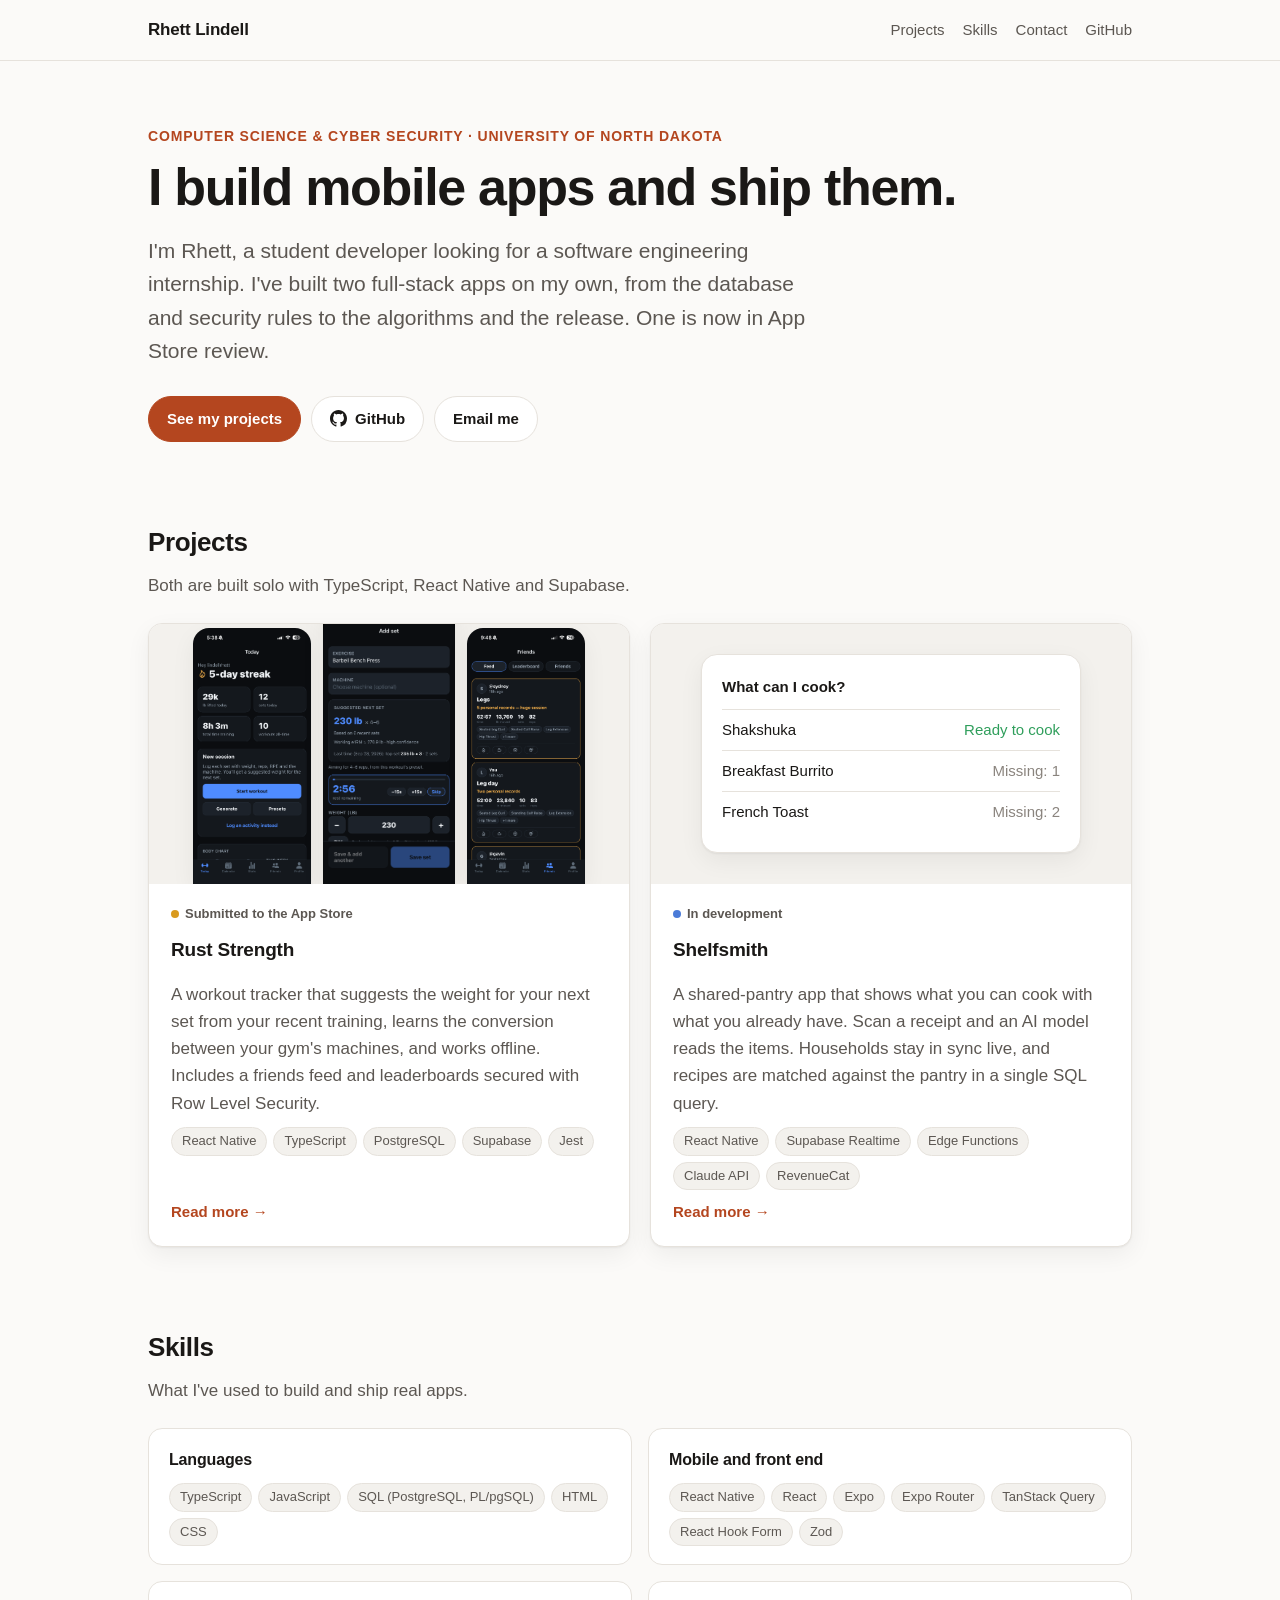
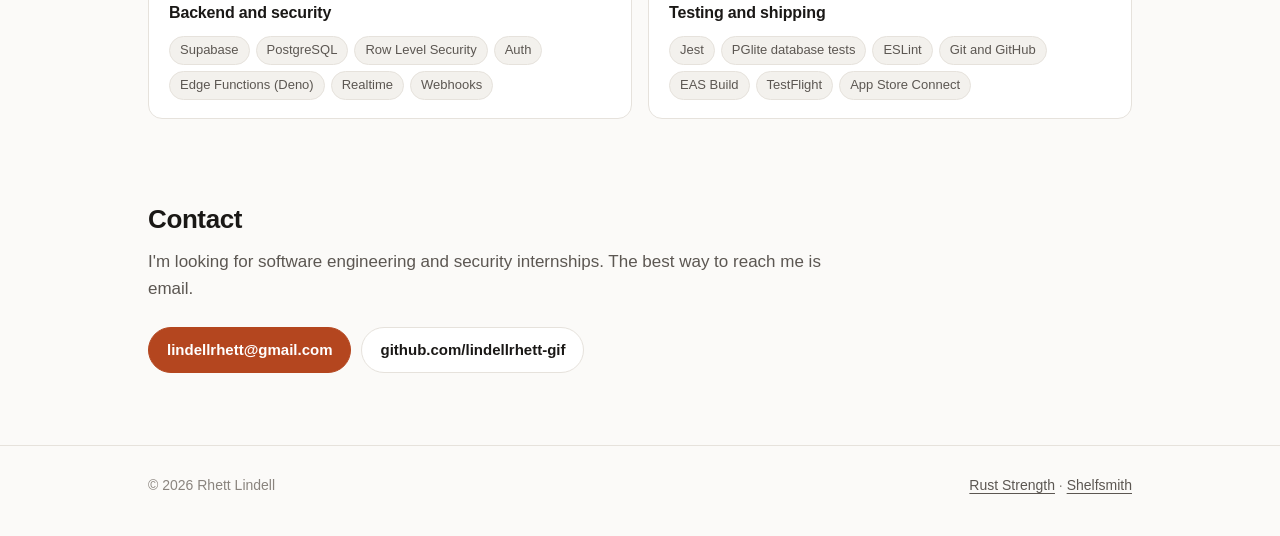
==== index.html @ a1ffff2c "Initial commit" ====
<!doctype html>
<html lang="en">
<head>
  <meta charset="utf-8" />
  <meta name="viewport" content="width=device-width, initial-scale=1" />
  <title>Rhett Lindell</title>
  <meta name="description" content="Rhett Lindell, Computer Science and Cyber Security student at the University of North Dakota. I build and ship full-stack mobile apps." />
  <meta property="og:title" content="Rhett Lindell" />
  <meta property="og:description" content="Computer Science and Cyber Security student. I build and ship full-stack mobile apps." />
  <meta property="og:image" content="https://lindellrhett-gif.github.io/images/rust-strength/suggestion.png" />
  <link rel="icon" href="images/rust-strength/icon.png" />
  <link rel="stylesheet" href="style.css" />
</head>
<body>
  <header class="site-header">
    <div class="wrap">
      <a class="brand" href="./">Rhett Lindell</a>
      <nav class="nav" aria-label="Main">
        <a href="#projects">Projects</a>
        <a href="#skills">Skills</a>
        <a href="#contact">Contact</a>
        <a href="https://github.com/lindellrhett-gif">GitHub</a>
      </nav>
    </div>
  </header>

  <main>
    <div class="wrap">
      <section class="hero">
        <p class="eyebrow">Computer Science &amp; Cyber Security · University of North Dakota</p>
        <h1>I build mobile apps and ship them.</h1>
        <p class="lede">
          I'm Rhett, a student developer looking for a software engineering internship.
          I've built two full-stack apps on my own, from the database and security rules
          to the algorithms and the release. One is now in App Store review.
        </p>
        <div class="actions">
          <a class="btn primary" href="#projects">See my projects</a>
          <a class="btn" href="https://github.com/lindellrhett-gif">
            <svg viewBox="0 0 16 16" fill="currentColor" aria-hidden="true"><path d="M8 0C3.58 0 0 3.58 0 8c0 3.54 2.29 6.53 5.47 7.59.4.07.55-.17.55-.38 0-.19-.01-.82-.01-1.49-2.01.37-2.53-.49-2.69-.94-.09-.23-.48-.94-.82-1.13-.28-.15-.68-.52-.01-.53.63-.01 1.08.58 1.23.82.72 1.21 1.87.87 2.33.66.07-.52.28-.87.51-1.07-1.78-.2-3.64-.89-3.64-3.95 0-.87.31-1.59.82-2.15-.08-.2-.36-1.02.08-2.12 0 0 .67-.21 2.2.82.64-.18 1.32-.27 2-.27.68 0 1.36.09 2 .27 1.53-1.04 2.2-.82 2.2-.82.44 1.1.16 1.92.08 2.12.51.56.82 1.27.82 2.15 0 3.07-1.87 3.75-3.65 3.95.29.25.54.73.54 1.48 0 1.07-.01 1.93-.01 2.2 0 .21.15.46.55.38A8.013 8.013 0 0016 8c0-4.42-3.58-8-8-8z"/></svg>
            GitHub
          </a>
          <a class="btn" href="mailto:lindellrhett@gmail.com">Email me</a>
        </div>
      </section>

      <section id="projects">
        <h2>Projects</h2>
        <p class="section-intro">Both are built solo with TypeScript, React Native and Supabase.</p>

        <div class="projects">
          <a class="project" href="rust-strength.html">
            <div class="project-media">
              <img src="images/rust-strength/today.png" alt="" loading="lazy" />
              <img src="images/rust-strength/suggestion.png" alt="" loading="lazy" />
              <img src="images/rust-strength/friends.png" alt="" loading="lazy" />
            </div>
            <div class="project-body">
              <span class="status review">Submitted to the App Store</span>
              <h3>Rust Strength</h3>
              <p>
                A workout tracker that suggests the weight for your next set from your recent
                training, learns the conversion between your gym's machines, and works offline.
                Includes a friends feed and leaderboards secured with Row Level Security.
              </p>
              <ul class="tags">
                <li>React Native</li><li>TypeScript</li><li>PostgreSQL</li><li>Supabase</li><li>Jest</li>
              </ul>
              <span class="more">Read more →</span>
            </div>
          </a>

          <a class="project" href="shelfsmith.html">
            <div class="project-media text-only">
              <div class="tile" aria-hidden="true">
                <div class="tile-title">What can I cook?</div>
                <div class="row ok"><span>Shakshuka</span><span>Ready to cook</span></div>
                <div class="row"><span>Breakfast Burrito</span><span>Missing: 1</span></div>
                <div class="row"><span>French Toast</span><span>Missing: 2</span></div>
              </div>
            </div>
            <div class="project-body">
              <span class="status dev">In development</span>
              <h3>Shelfsmith</h3>
              <p>
                A shared-pantry app that shows what you can cook with what you already have.
                Scan a receipt and an AI model reads the items. Households stay in sync live,
                and recipes are matched against the pantry in a single SQL query.
              </p>
              <ul class="tags">
                <li>React Native</li><li>Supabase Realtime</li><li>Edge Functions</li><li>Claude API</li><li>RevenueCat</li>
              </ul>
              <span class="more">Read more →</span>
            </div>
          </a>
        </div>
      </section>

      <section id="skills">
        <h2>Skills</h2>
        <p class="section-intro">What I've used to build and ship real apps.</p>
        <div class="skills">
          <div class="skill">
            <h3>Languages</h3>
            <ul class="tags"><li>TypeScript</li><li>JavaScript</li><li>SQL (PostgreSQL, PL/pgSQL)</li><li>HTML</li><li>CSS</li></ul>
          </div>
          <div class="skill">
            <h3>Mobile and front end</h3>
            <ul class="tags"><li>React Native</li><li>React</li><li>Expo</li><li>Expo Router</li><li>TanStack Query</li><li>React Hook Form</li><li>Zod</li></ul>
          </div>
          <div class="skill">
            <h3>Backend and security</h3>
            <ul class="tags"><li>Supabase</li><li>PostgreSQL</li><li>Row Level Security</li><li>Auth</li><li>Edge Functions (Deno)</li><li>Realtime</li><li>Webhooks</li></ul>
          </div>
          <div class="skill">
            <h3>Testing and shipping</h3>
            <ul class="tags"><li>Jest</li><li>PGlite database tests</li><li>ESLint</li><li>Git and GitHub</li><li>EAS Build</li><li>TestFlight</li><li>App Store Connect</li></ul>
          </div>
        </div>
      </section>

      <section id="contact">
        <h2>Contact</h2>
        <p class="section-intro">
          I'm looking for software engineering and security internships.
          The best way to reach me is email.
        </p>
        <div class="actions">
          <a class="btn primary" href="mailto:lindellrhett@gmail.com">lindellrhett@gmail.com</a>
          <a class="btn" href="https://github.com/lindellrhett-gif">github.com/lindellrhett-gif</a>
        </div>
      </section>
    </div>
  </main>

  <footer class="site-footer">
    <div class="wrap">
      <span>© 2026 Rhett Lindell</span>
      <span><a href="rust-strength.html">Rust Strength</a> · <a href="shelfsmith.html">Shelfsmith</a></span>
    </div>
  </footer>
</body>
</html>
---- style.css ----
:root {
  --bg: #fbfaf8;
  --surface: #ffffff;
  --surface-2: #f3f1ed;
  --text: #1a1816;
  --muted: #5c5752;
  --faint: #8a847e;
  --border: #e6e2dc;
  --accent: #b4461f;
  --accent-soft: #fbeee8;
  --shadow: 0 1px 2px rgba(20, 16, 12, 0.05), 0 8px 24px rgba(20, 16, 12, 0.06);
  --radius: 14px;
  --max: 1040px;
  color-scheme: light;
}

@media (prefers-color-scheme: dark) {
  :root:not([data-theme="light"]) {
    --bg: #111214;
    --surface: #18191c;
    --surface-2: #202226;
    --text: #eceae6;
    --muted: #a8a39d;
    --faint: #7d7872;
    --border: #2b2d31;
    --accent: #f08a5d;
    --accent-soft: #2a1d17;
    --shadow: 0 1px 2px rgba(0, 0, 0, 0.3), 0 8px 24px rgba(0, 0, 0, 0.25);
    color-scheme: dark;
  }
}

* { box-sizing: border-box; }
html { -webkit-text-size-adjust: 100%; scroll-behavior: smooth; }

body {
  margin: 0;
  background: var(--bg);
  color: var(--text);
  font: 17px/1.6 -apple-system, BlinkMacSystemFont, "Segoe UI", Roboto, "Helvetica Neue", Arial, sans-serif;
}

img { max-width: 100%; display: block; }
a { color: var(--accent); text-decoration-thickness: 1px; text-underline-offset: 3px; }
a:hover { text-decoration-thickness: 2px; }

.wrap { max-width: var(--max); margin: 0 auto; padding-inline: 16px; }
@media (min-width: 640px) { .wrap { padding-inline: 28px; } }

/* Header */
.site-header { border-bottom: 1px solid var(--border); background: var(--bg); position: sticky; top: 0; z-index: 10; }
.site-header .wrap { display: flex; align-items: center; justify-content: space-between; gap: 16px; min-height: 60px; }
.brand { font-weight: 700; color: var(--text); text-decoration: none; letter-spacing: -0.01em; white-space: nowrap; }
.nav { display: flex; gap: 4px 18px; flex-wrap: wrap; justify-content: flex-end; font-size: 15px; }
.nav a { color: var(--muted); text-decoration: none; }
.nav a:hover, .nav a[aria-current="page"] { color: var(--text); }
@media (max-width: 420px) { .nav { gap: 4px 12px; font-size: 14px; } .nav a:last-child { display: none; } }

/* Hero */
.hero { padding: 64px 0 40px; }
.eyebrow { color: var(--accent); font-weight: 600; font-size: 14px; letter-spacing: 0.06em; text-transform: uppercase; margin: 0 0 12px; }
h1 { font-size: clamp(34px, 6vw, 52px); line-height: 1.08; letter-spacing: -0.025em; margin: 0 0 18px; }
.lede { font-size: clamp(18px, 2.4vw, 21px); color: var(--muted); max-width: 680px; margin: 0 0 28px; }
.actions { display: flex; flex-wrap: wrap; gap: 10px; }

.btn {
  display: inline-flex; align-items: center; gap: 8px;
  padding: 10px 18px; border-radius: 999px; font-weight: 600; font-size: 15px;
  text-decoration: none; border: 1px solid var(--border); color: var(--text); background: var(--surface);
}
.btn:hover { border-color: var(--faint); }
.btn.primary { background: var(--accent); border-color: var(--accent); color: #fff; }
@media (prefers-color-scheme: dark) { :root:not([data-theme="light"]) .btn.primary { color: #1a0f0a; } }
.btn svg { width: 17px; height: 17px; }

/* Sections */
section { padding: 40px 0; }
h2 { font-size: 26px; letter-spacing: -0.015em; margin: 0 0 8px; }
h3 { font-size: 19px; margin: 0 0 6px; letter-spacing: -0.01em; }
.section-intro { color: var(--muted); margin: 0 0 24px; max-width: 680px; }

/* Project cards */
.projects { display: grid; gap: 20px; }
@media (min-width: 820px) { .projects { grid-template-columns: 1fr 1fr; } }

.project {
  display: flex; flex-direction: column;
  background: var(--surface); border: 1px solid var(--border); border-radius: var(--radius);
  box-shadow: var(--shadow); overflow: hidden; color: inherit; text-decoration: none;
  transition: transform 0.15s ease, border-color 0.15s ease;
}
.project:hover { transform: translateY(-2px); border-color: var(--faint); }
.project-media {
  background: var(--surface-2); height: 260px; display: flex; justify-content: center; align-items: flex-end;
  gap: 12px; padding: 24px 24px 0; overflow: hidden;
}
.project-media img { width: 118px; border-radius: 16px 16px 0 0; box-shadow: var(--shadow); }
.project-media img:nth-child(2) { width: 132px; }
.project-media.text-only { align-items: center; padding: 24px; }
.project-body { padding: 20px 22px 22px; display: flex; flex-direction: column; gap: 10px; flex: 1; }
.project-body p { margin: 0; color: var(--muted); }
.project .more { margin-top: auto; color: var(--accent); font-weight: 600; font-size: 15px; }

.status { display: inline-flex; align-items: center; gap: 6px; font-size: 13px; font-weight: 600; color: var(--muted); }
.status::before { content: ""; width: 8px; height: 8px; border-radius: 50%; background: var(--faint); }
.status.live::before { background: #2f9e5b; }
.status.review::before { background: #d99a1e; }
.status.dev::before { background: #4b7bd8; }

.tags { display: flex; flex-wrap: wrap; gap: 6px; padding: 0; margin: 0; list-style: none; }
.tags li { font-size: 13px; padding: 3px 10px; border-radius: 999px; background: var(--surface-2); color: var(--muted); border: 1px solid var(--border); }

/* Mock "app tile" used where there are no screenshots yet */
.tile {
  width: 100%; max-width: 380px; border-radius: 16px; padding: 20px; background: var(--surface);
  border: 1px solid var(--border); box-shadow: var(--shadow); font-size: 15px;
}
.tile .tile-title { font-weight: 700; margin-bottom: 10px; }
.tile .row { display: flex; justify-content: space-between; gap: 12px; padding: 8px 0; border-top: 1px solid var(--border); }
.tile .row span:last-child { color: var(--faint); white-space: nowrap; }
.tile .row.ok span:last-child { color: #2f9e5b; }

/* Skills */
.skills { display: grid; gap: 16px; }
@media (min-width: 720px) { .skills { grid-template-columns: repeat(2, 1fr); } }
.skill { background: var(--surface); border: 1px solid var(--border); border-radius: var(--radius); padding: 18px 20px; }
.skill h3 { font-size: 16px; margin-bottom: 10px; }

/* Project page */
.back { display: inline-block; margin-top: 28px; font-size: 15px; color: var(--muted); text-decoration: none; }
.back:hover { color: var(--text); }
.project-hero { padding: 24px 0 32px; }
.title-row { display: flex; align-items: center; gap: 16px; margin-bottom: 14px; }
.title-row img { width: 64px; height: 64px; border-radius: 15px; box-shadow: var(--shadow); }
.title-row h1 { margin: 0; }
.facts { display: flex; flex-wrap: wrap; gap: 8px 24px; margin: 0 0 24px; padding: 0; list-style: none; color: var(--muted); font-size: 15px; }
.facts strong { color: var(--text); font-weight: 600; }

.gallery { display: flex; gap: 16px; overflow-x: auto; padding: 4px 2px 18px; scroll-snap-type: x mandatory; }
.gallery figure { margin: 0; flex: 0 0 200px; scroll-snap-align: start; }
.gallery img { border-radius: 22px; border: 1px solid var(--border); box-shadow: var(--shadow); }
.gallery figcaption { font-size: 14px; color: var(--muted); margin-top: 10px; line-height: 1.45; }
@media (min-width: 1000px) { .gallery { overflow: visible; } .gallery figure { flex: 1 1 0; } }

.grid-2 { display: grid; gap: 16px; }
@media (min-width: 760px) { .grid-2 { grid-template-columns: 1fr 1fr; } }
.card { background: var(--surface); border: 1px solid var(--border); border-radius: var(--radius); padding: 20px 22px; }
.card p { margin: 0; color: var(--muted); }
.card p + p { margin-top: 10px; }

.prose { max-width: 720px; }
.prose ul, .card ul { padding-left: 20px; margin: 10px 0 0; color: var(--muted); }
.prose li + li, .card li + li { margin-top: 6px; }
.prose p { color: var(--muted); }

.steps { counter-reset: step; list-style: none; padding: 0; margin: 12px 0 0; display: grid; gap: 12px; }
.steps li { counter-increment: step; position: relative; padding-left: 40px; color: var(--muted); }
.steps li::before {
  content: counter(step); position: absolute; left: 0; top: 0; width: 26px; height: 26px; border-radius: 50%;
  background: var(--accent-soft); color: var(--accent); font-weight: 700; font-size: 14px;
  display: flex; align-items: center; justify-content: center;
}
.steps strong { color: var(--text); }

table.stack { width: 100%; border-collapse: collapse; font-size: 15px; }
table.stack th, table.stack td { text-align: left; padding: 10px 12px 10px 0; border-bottom: 1px solid var(--border); vertical-align: top; }
table.stack th { width: 34%; font-weight: 600; }
table.stack td { color: var(--muted); }

code { font: 0.9em ui-monospace, SFMono-Regular, Menlo, Consolas, monospace; background: var(--surface-2); padding: 1px 5px; border-radius: 5px; }

/* Footer */
.site-footer { border-top: 1px solid var(--border); margin-top: 32px; padding: 28px 0 40px; color: var(--faint); font-size: 14px; }
.site-footer .wrap { display: flex; flex-wrap: wrap; justify-content: space-between; gap: 12px; }
.site-footer a { color: var(--muted); }
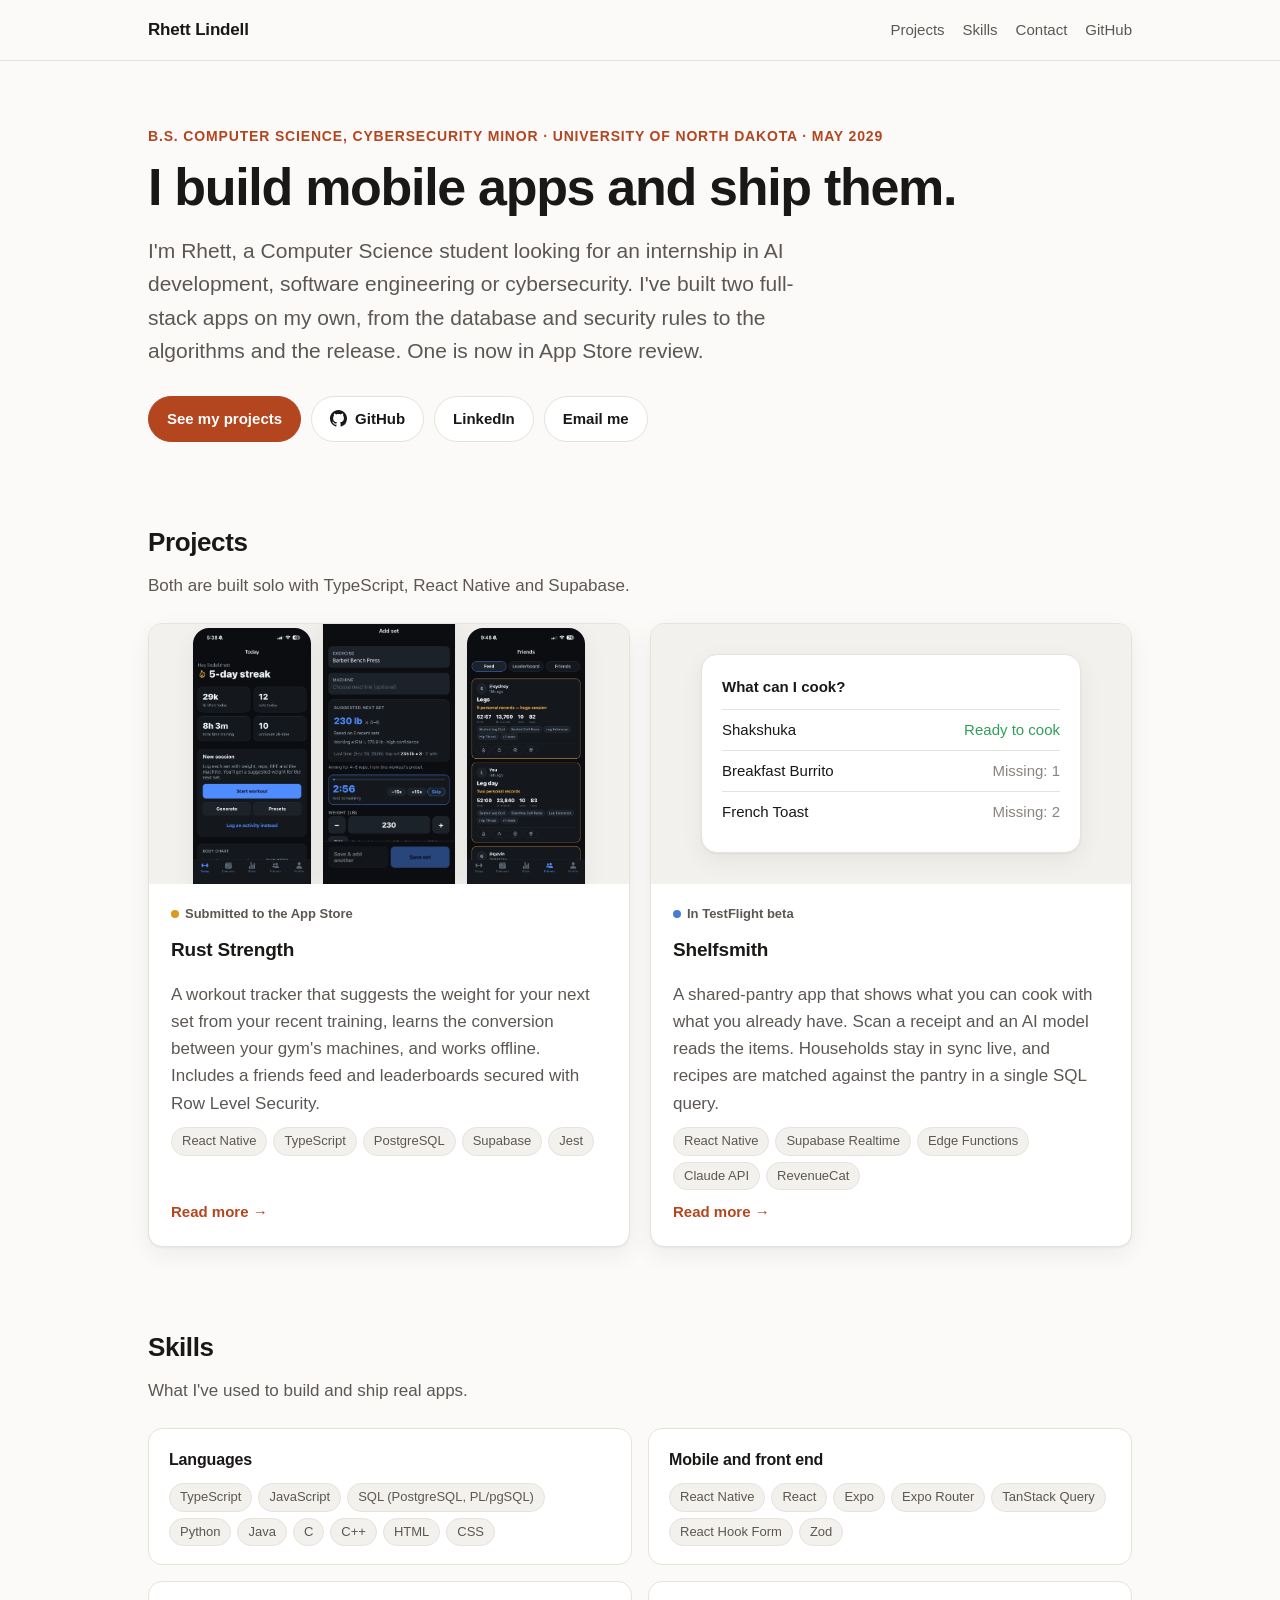
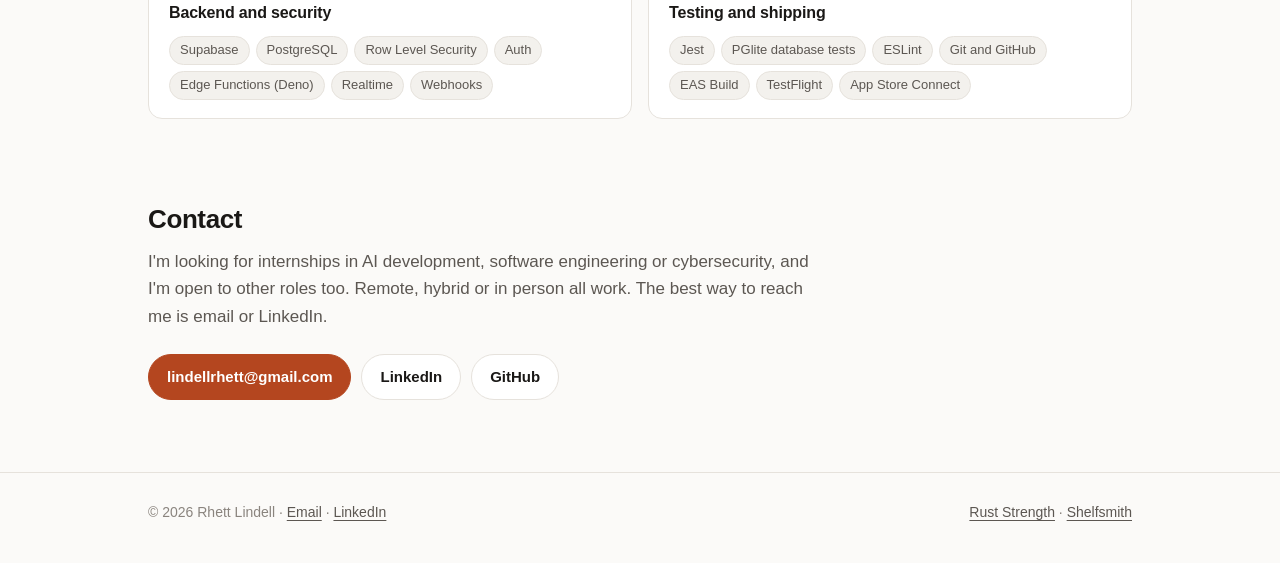
==== commit 33d25ddd: "Add LinkedIn, graduation date and internship interests" ====
--- a/index.html
+++ b/index.html
@@ -4,7 +4,7 @@
   <meta charset="utf-8" />
   <meta name="viewport" content="width=device-width, initial-scale=1" />
   <title>Rhett Lindell</title>
-  <meta name="description" content="Rhett Lindell, Computer Science and Cyber Security student at the University of North Dakota. I build and ship full-stack mobile apps." />
+  <meta name="description" content="Rhett Lindell, Computer Science student at the University of North Dakota, looking for AI development, software engineering and cybersecurity internships. I build and ship full-stack mobile apps." />
   <meta property="og:title" content="Rhett Lindell" />
   <meta property="og:description" content="Computer Science and Cyber Security student. I build and ship full-stack mobile apps." />
   <meta property="og:image" content="https://lindellrhett-gif.github.io/images/rust-strength/suggestion.png" />
@@ -27,10 +27,11 @@
   <main>
     <div class="wrap">
       <section class="hero">
-        <p class="eyebrow">Computer Science &amp; Cyber Security · University of North Dakota</p>
+        <p class="eyebrow">B.S. Computer Science, Cybersecurity minor · University of North Dakota · May 2029</p>
         <h1>I build mobile apps and ship them.</h1>
         <p class="lede">
-          I'm Rhett, a student developer looking for a software engineering internship.
+          I'm Rhett, a Computer Science student looking for an internship in AI development,
+          software engineering or cybersecurity.
           I've built two full-stack apps on my own, from the database and security rules
           to the algorithms and the release. One is now in App Store review.
         </p>
@@ -40,6 +41,7 @@
             <svg viewBox="0 0 16 16" fill="currentColor" aria-hidden="true"><path d="M8 0C3.58 0 0 3.58 0 8c0 3.54 2.29 6.53 5.47 7.59.4.07.55-.17.55-.38 0-.19-.01-.82-.01-1.49-2.01.37-2.53-.49-2.69-.94-.09-.23-.48-.94-.82-1.13-.28-.15-.68-.52-.01-.53.63-.01 1.08.58 1.23.82.72 1.21 1.87.87 2.33.66.07-.52.28-.87.51-1.07-1.78-.2-3.64-.89-3.64-3.95 0-.87.31-1.59.82-2.15-.08-.2-.36-1.02.08-2.12 0 0 .67-.21 2.2.82.64-.18 1.32-.27 2-.27.68 0 1.36.09 2 .27 1.53-1.04 2.2-.82 2.2-.82.44 1.1.16 1.92.08 2.12.51.56.82 1.27.82 2.15 0 3.07-1.87 3.75-3.65 3.95.29.25.54.73.54 1.48 0 1.07-.01 1.93-.01 2.2 0 .21.15.46.55.38A8.013 8.013 0 0016 8c0-4.42-3.58-8-8-8z"/></svg>
             GitHub
           </a>
+          <a class="btn" href="https://www.linkedin.com/in/rhett-lindell">LinkedIn</a>
           <a class="btn" href="mailto:lindellrhett@gmail.com">Email me</a>
         </div>
       </section>
@@ -80,7 +82,7 @@
               </div>
             </div>
             <div class="project-body">
-              <span class="status dev">In development</span>
+              <span class="status dev">In TestFlight beta</span>
               <h3>Shelfsmith</h3>
               <p>
                 A shared-pantry app that shows what you can cook with what you already have.
@@ -102,7 +104,7 @@
         <div class="skills">
           <div class="skill">
             <h3>Languages</h3>
-            <ul class="tags"><li>TypeScript</li><li>JavaScript</li><li>SQL (PostgreSQL, PL/pgSQL)</li><li>HTML</li><li>CSS</li></ul>
+            <ul class="tags"><li>TypeScript</li><li>JavaScript</li><li>SQL (PostgreSQL, PL/pgSQL)</li><li>Python</li><li>Java</li><li>C</li><li>C++</li><li>HTML</li><li>CSS</li></ul>
           </div>
           <div class="skill">
             <h3>Mobile and front end</h3>
@@ -122,12 +124,14 @@
       <section id="contact">
         <h2>Contact</h2>
         <p class="section-intro">
-          I'm looking for software engineering and security internships.
-          The best way to reach me is email.
+          I'm looking for internships in AI development, software engineering or cybersecurity,
+          and I'm open to other roles too. Remote, hybrid or in person all work.
+          The best way to reach me is email or LinkedIn.
         </p>
         <div class="actions">
           <a class="btn primary" href="mailto:lindellrhett@gmail.com">lindellrhett@gmail.com</a>
-          <a class="btn" href="https://github.com/lindellrhett-gif">github.com/lindellrhett-gif</a>
+          <a class="btn" href="https://www.linkedin.com/in/rhett-lindell">LinkedIn</a>
+          <a class="btn" href="https://github.com/lindellrhett-gif">GitHub</a>
         </div>
       </section>
     </div>
@@ -135,7 +139,7 @@
 
   <footer class="site-footer">
     <div class="wrap">
-      <span>© 2026 Rhett Lindell</span>
+      <span>© 2026 Rhett Lindell · <a href="mailto:lindellrhett@gmail.com">Email</a> · <a href="https://www.linkedin.com/in/rhett-lindell">LinkedIn</a></span>
       <span><a href="rust-strength.html">Rust Strength</a> · <a href="shelfsmith.html">Shelfsmith</a></span>
     </div>
   </footer>
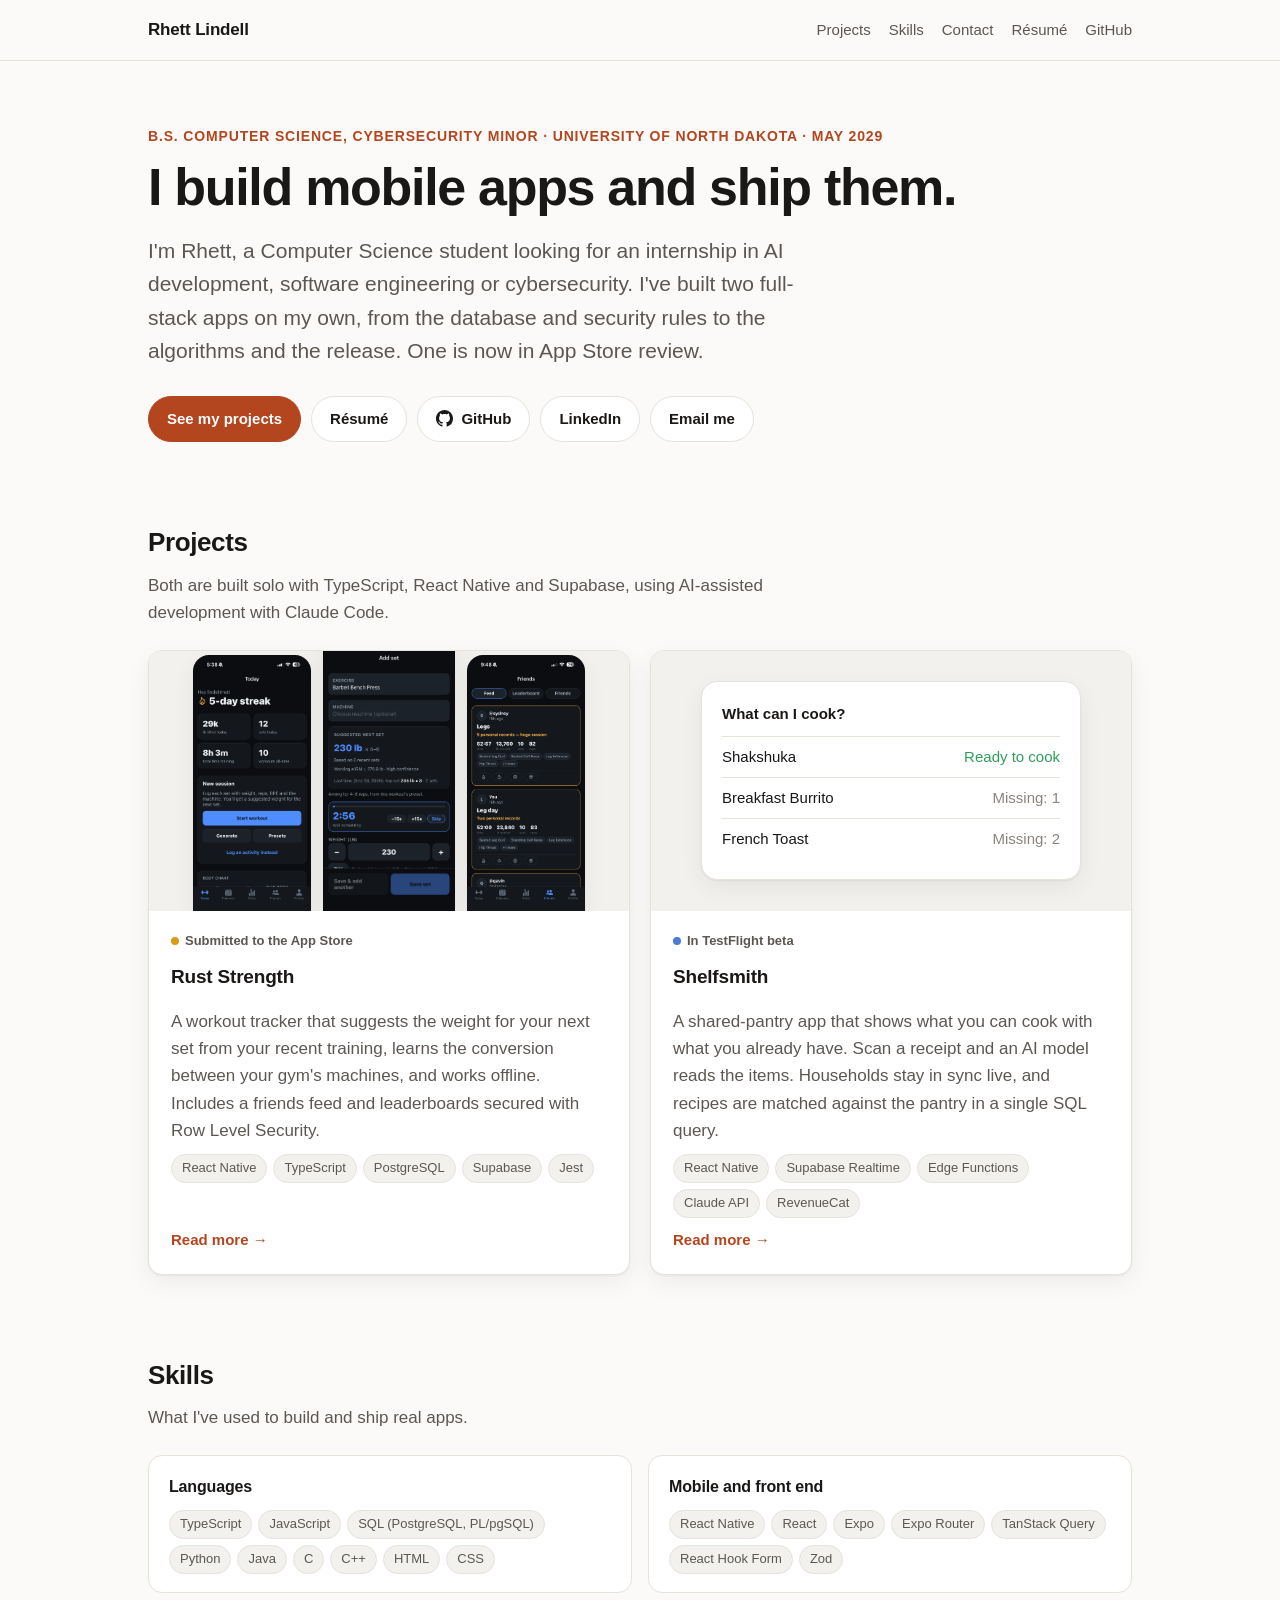
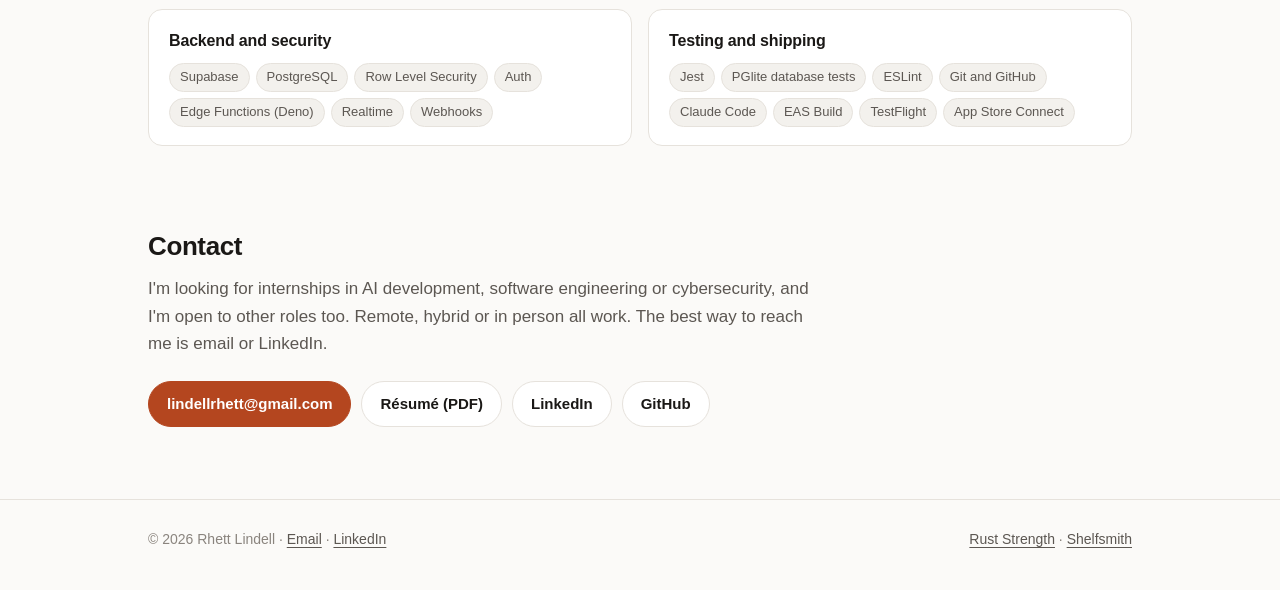
==== commit abe04679: "Add the résumé page and PDF, and note AI-assisted development" ====
--- a/index.html
+++ b/index.html
@@ -19,6 +19,7 @@
         <a href="#projects">Projects</a>
         <a href="#skills">Skills</a>
         <a href="#contact">Contact</a>
+        <a href="resume.html">Résumé</a>
         <a href="https://github.com/lindellrhett-gif">GitHub</a>
       </nav>
     </div>
@@ -37,6 +38,7 @@
         </p>
         <div class="actions">
           <a class="btn primary" href="#projects">See my projects</a>
+          <a class="btn" href="resume.html">Résumé</a>
           <a class="btn" href="https://github.com/lindellrhett-gif">
             <svg viewBox="0 0 16 16" fill="currentColor" aria-hidden="true"><path d="M8 0C3.58 0 0 3.58 0 8c0 3.54 2.29 6.53 5.47 7.59.4.07.55-.17.55-.38 0-.19-.01-.82-.01-1.49-2.01.37-2.53-.49-2.69-.94-.09-.23-.48-.94-.82-1.13-.28-.15-.68-.52-.01-.53.63-.01 1.08.58 1.23.82.72 1.21 1.87.87 2.33.66.07-.52.28-.87.51-1.07-1.78-.2-3.64-.89-3.64-3.95 0-.87.31-1.59.82-2.15-.08-.2-.36-1.02.08-2.12 0 0 .67-.21 2.2.82.64-.18 1.32-.27 2-.27.68 0 1.36.09 2 .27 1.53-1.04 2.2-.82 2.2-.82.44 1.1.16 1.92.08 2.12.51.56.82 1.27.82 2.15 0 3.07-1.87 3.75-3.65 3.95.29.25.54.73.54 1.48 0 1.07-.01 1.93-.01 2.2 0 .21.15.46.55.38A8.013 8.013 0 0016 8c0-4.42-3.58-8-8-8z"/></svg>
             GitHub
@@ -48,7 +50,7 @@
 
       <section id="projects">
         <h2>Projects</h2>
-        <p class="section-intro">Both are built solo with TypeScript, React Native and Supabase.</p>
+        <p class="section-intro">Both are built solo with TypeScript, React Native and Supabase, using AI-assisted development with Claude Code.</p>
 
         <div class="projects">
           <a class="project" href="rust-strength.html">
@@ -116,7 +118,7 @@
           </div>
           <div class="skill">
             <h3>Testing and shipping</h3>
-            <ul class="tags"><li>Jest</li><li>PGlite database tests</li><li>ESLint</li><li>Git and GitHub</li><li>EAS Build</li><li>TestFlight</li><li>App Store Connect</li></ul>
+            <ul class="tags"><li>Jest</li><li>PGlite database tests</li><li>ESLint</li><li>Git and GitHub</li><li>Claude Code</li><li>EAS Build</li><li>TestFlight</li><li>App Store Connect</li></ul>
           </div>
         </div>
       </section>
@@ -130,6 +132,7 @@
         </p>
         <div class="actions">
           <a class="btn primary" href="mailto:lindellrhett@gmail.com">lindellrhett@gmail.com</a>
+          <a class="btn" href="Rhett-Lindell-Resume.pdf">Résumé (PDF)</a>
           <a class="btn" href="https://www.linkedin.com/in/rhett-lindell">LinkedIn</a>
           <a class="btn" href="https://github.com/lindellrhett-gif">GitHub</a>
         </div>
--- a/style.css
+++ b/style.css
@@ -54,7 +54,8 @@
 .nav { display: flex; gap: 4px 18px; flex-wrap: wrap; justify-content: flex-end; font-size: 15px; }
 .nav a { color: var(--muted); text-decoration: none; }
 .nav a:hover, .nav a[aria-current="page"] { color: var(--text); }
-@media (max-width: 420px) { .nav { gap: 4px 12px; font-size: 14px; } .nav a:last-child { display: none; } }
+@media (max-width: 420px) { .nav { gap: 4px 12px; font-size: 14px; } .nav a:last-child { display: none; }
+  .site-header .wrap { min-height: 52px; } }
 
 /* Hero */
 .hero { padding: 64px 0 40px; }
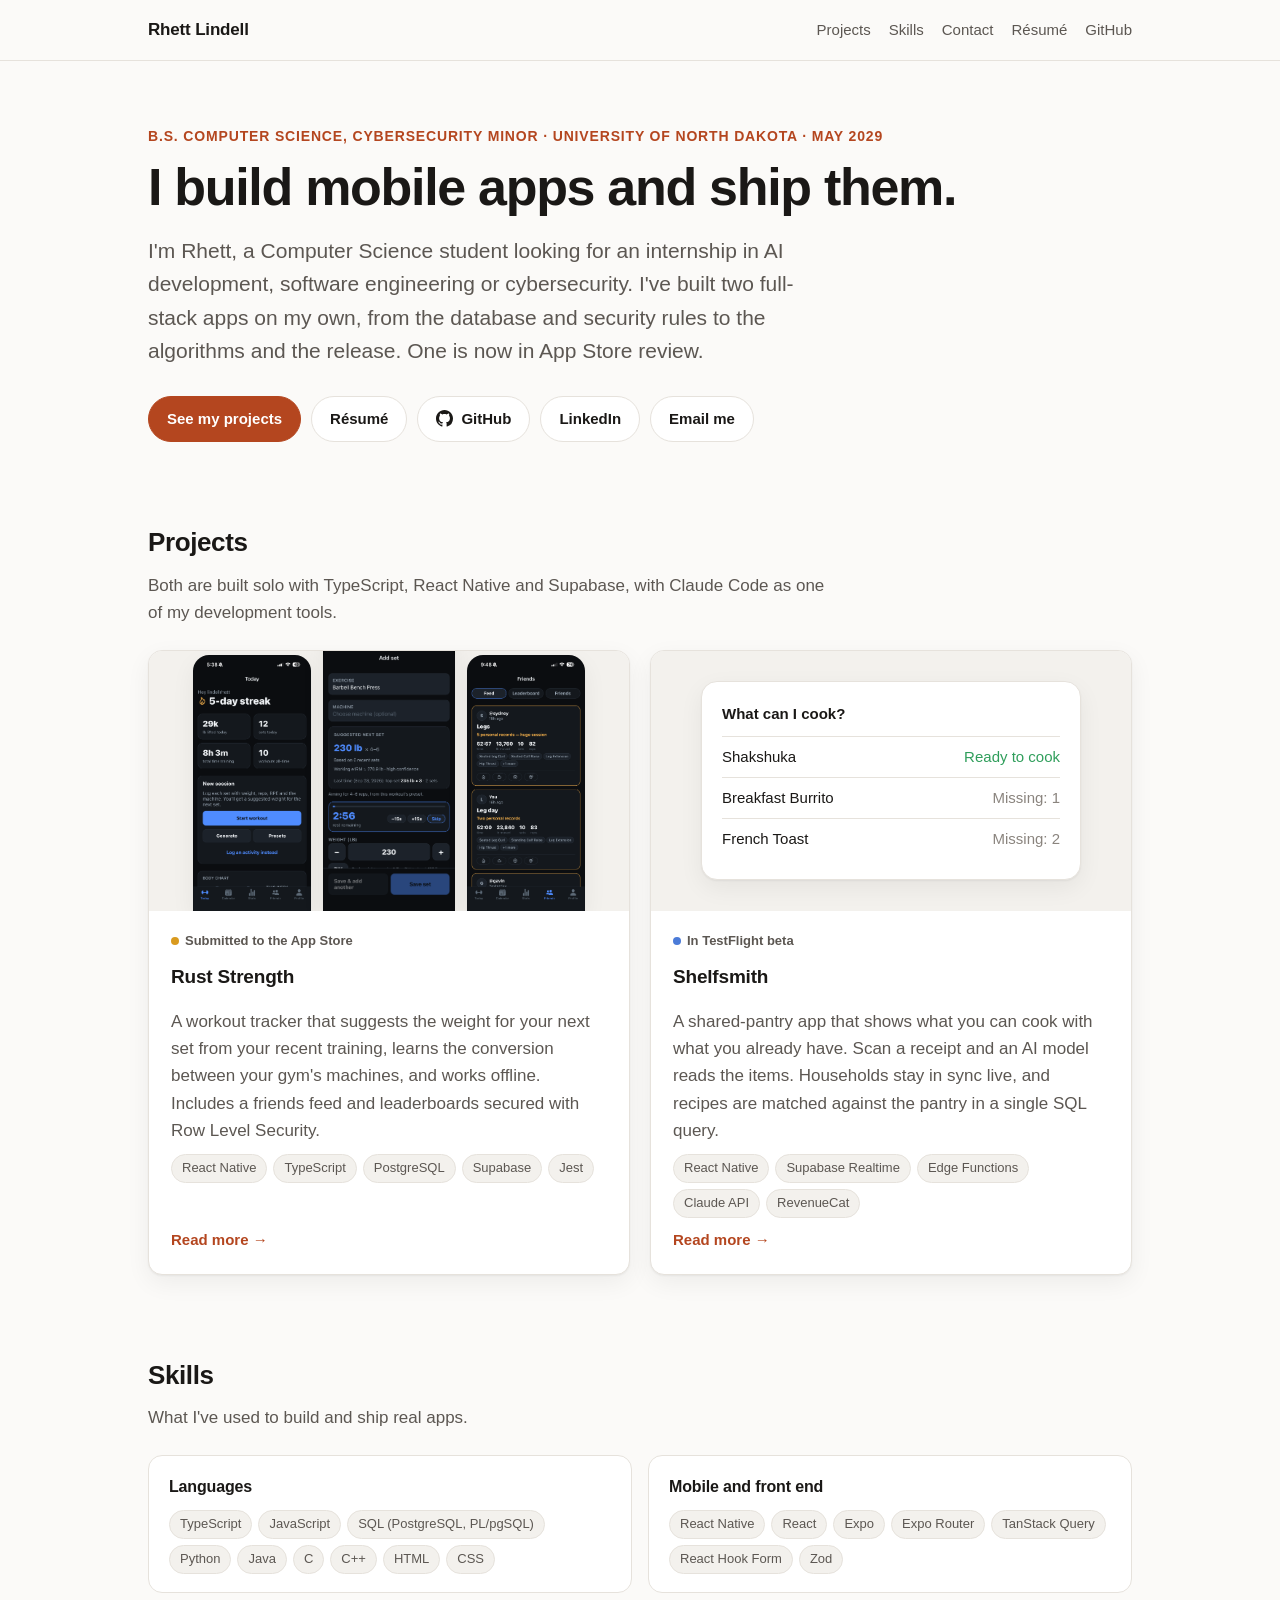
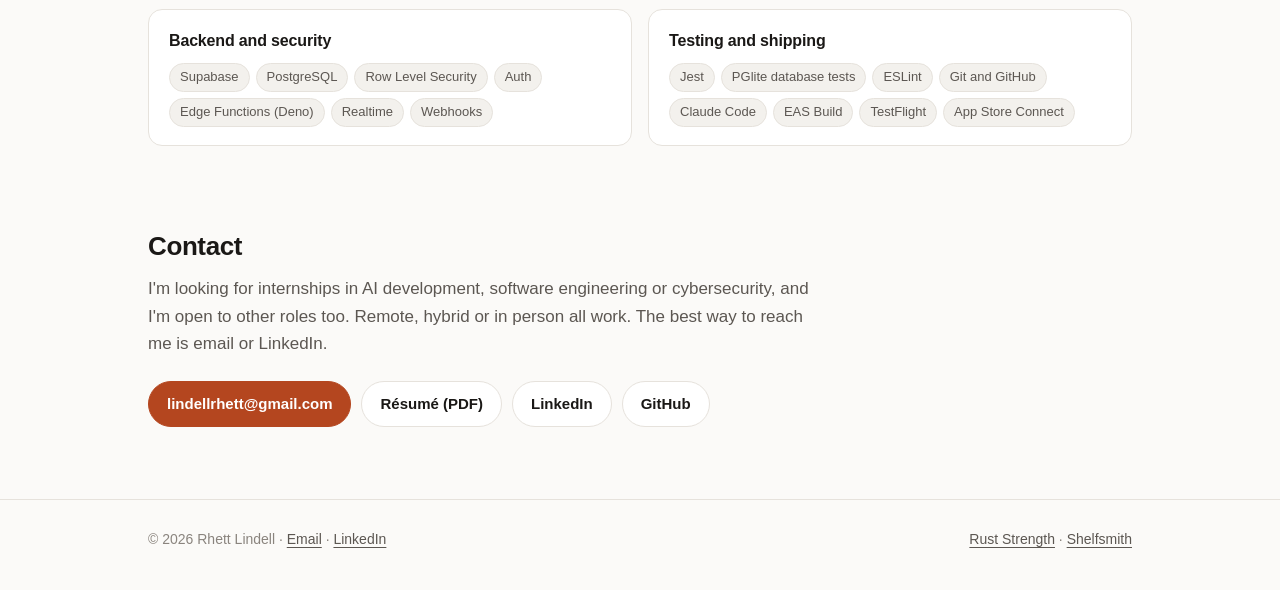
==== commit 019812a5: "Describe Claude Code as a development tool" ====
--- a/index.html
+++ b/index.html
@@ -50,7 +50,7 @@
 
       <section id="projects">
         <h2>Projects</h2>
-        <p class="section-intro">Both are built solo with TypeScript, React Native and Supabase, using AI-assisted development with Claude Code.</p>
+        <p class="section-intro">Both are built solo with TypeScript, React Native and Supabase, with Claude Code as one of my development tools.</p>
 
         <div class="projects">
           <a class="project" href="rust-strength.html">
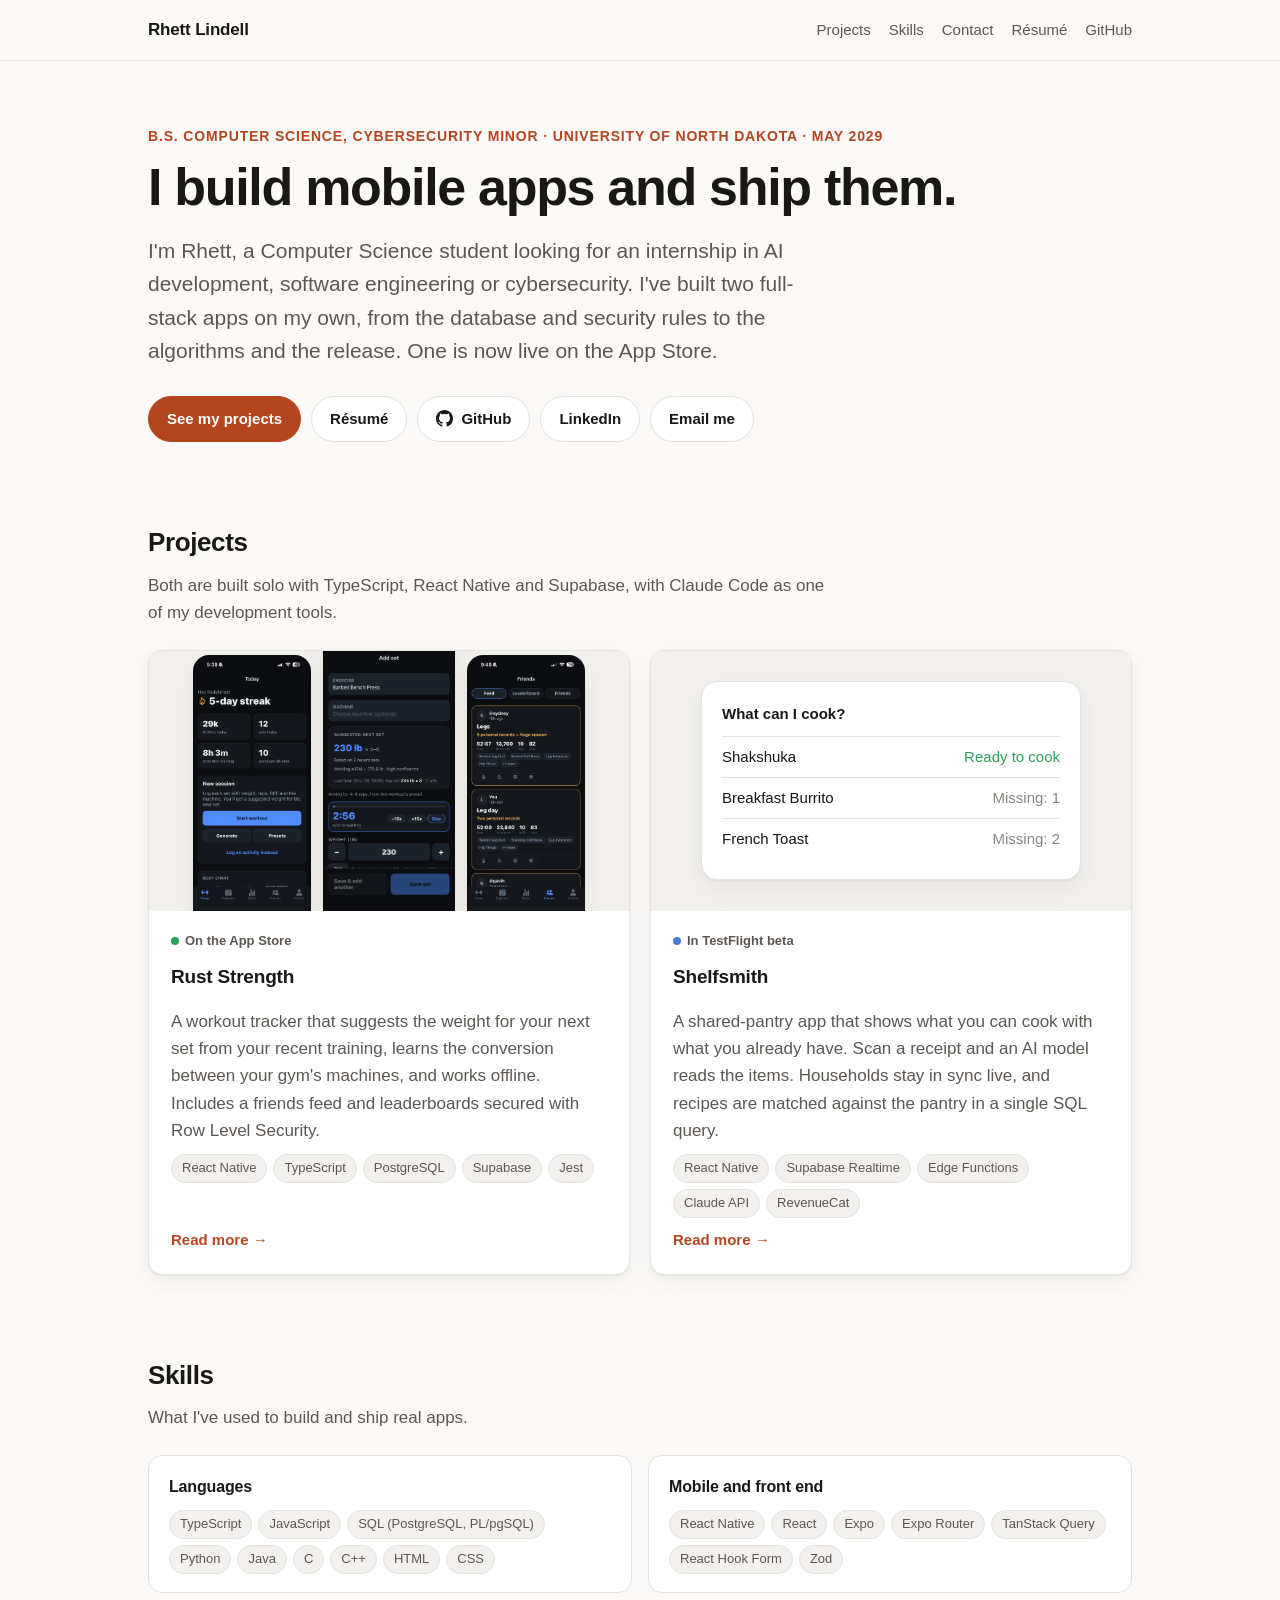
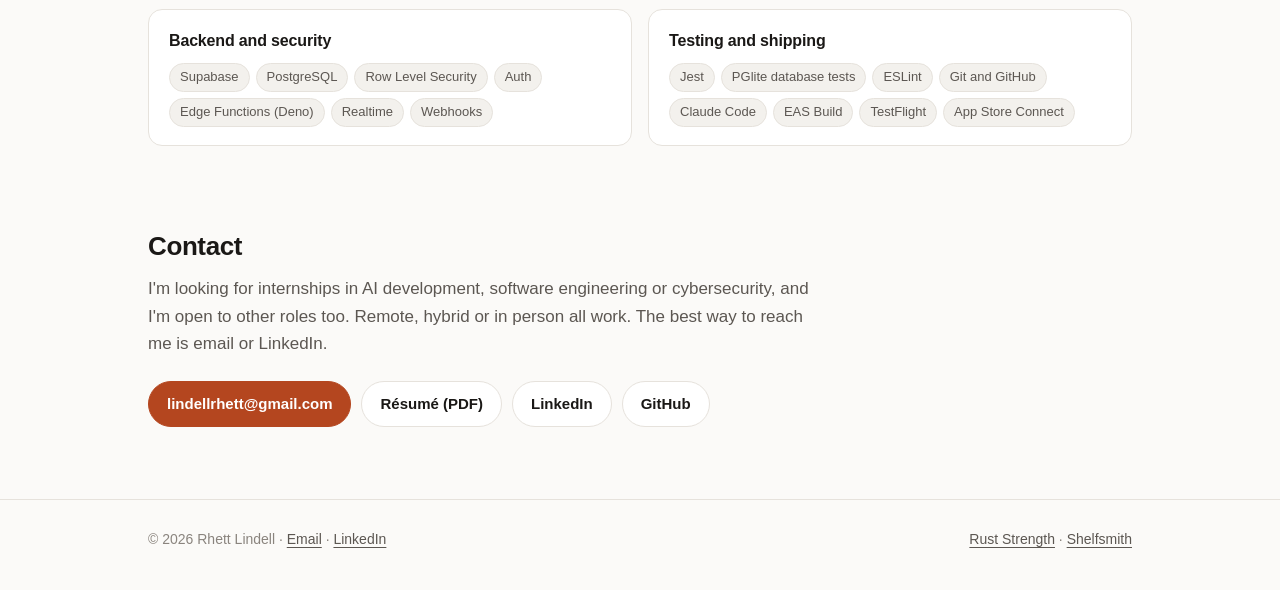
==== commit 9ca8bbd7: "Rust Strength is live on the App Store Co-Authored-By: Claude Opus 5.5 <noreply@anthropic.com>" ====
--- a/index.html
+++ b/index.html
@@ -34,7 +34,7 @@
           I'm Rhett, a Computer Science student looking for an internship in AI development,
           software engineering or cybersecurity.
           I've built two full-stack apps on my own, from the database and security rules
-          to the algorithms and the release. One is now in App Store review.
+          to the algorithms and the release. One is now live on the App Store.
         </p>
         <div class="actions">
           <a class="btn primary" href="#projects">See my projects</a>
@@ -60,7 +60,7 @@
               <img src="images/rust-strength/friends.png" alt="" loading="lazy" />
             </div>
             <div class="project-body">
-              <span class="status review">Submitted to the App Store</span>
+              <span class="status live">On the App Store</span>
               <h3>Rust Strength</h3>
               <p>
                 A workout tracker that suggests the weight for your next set from your recent
